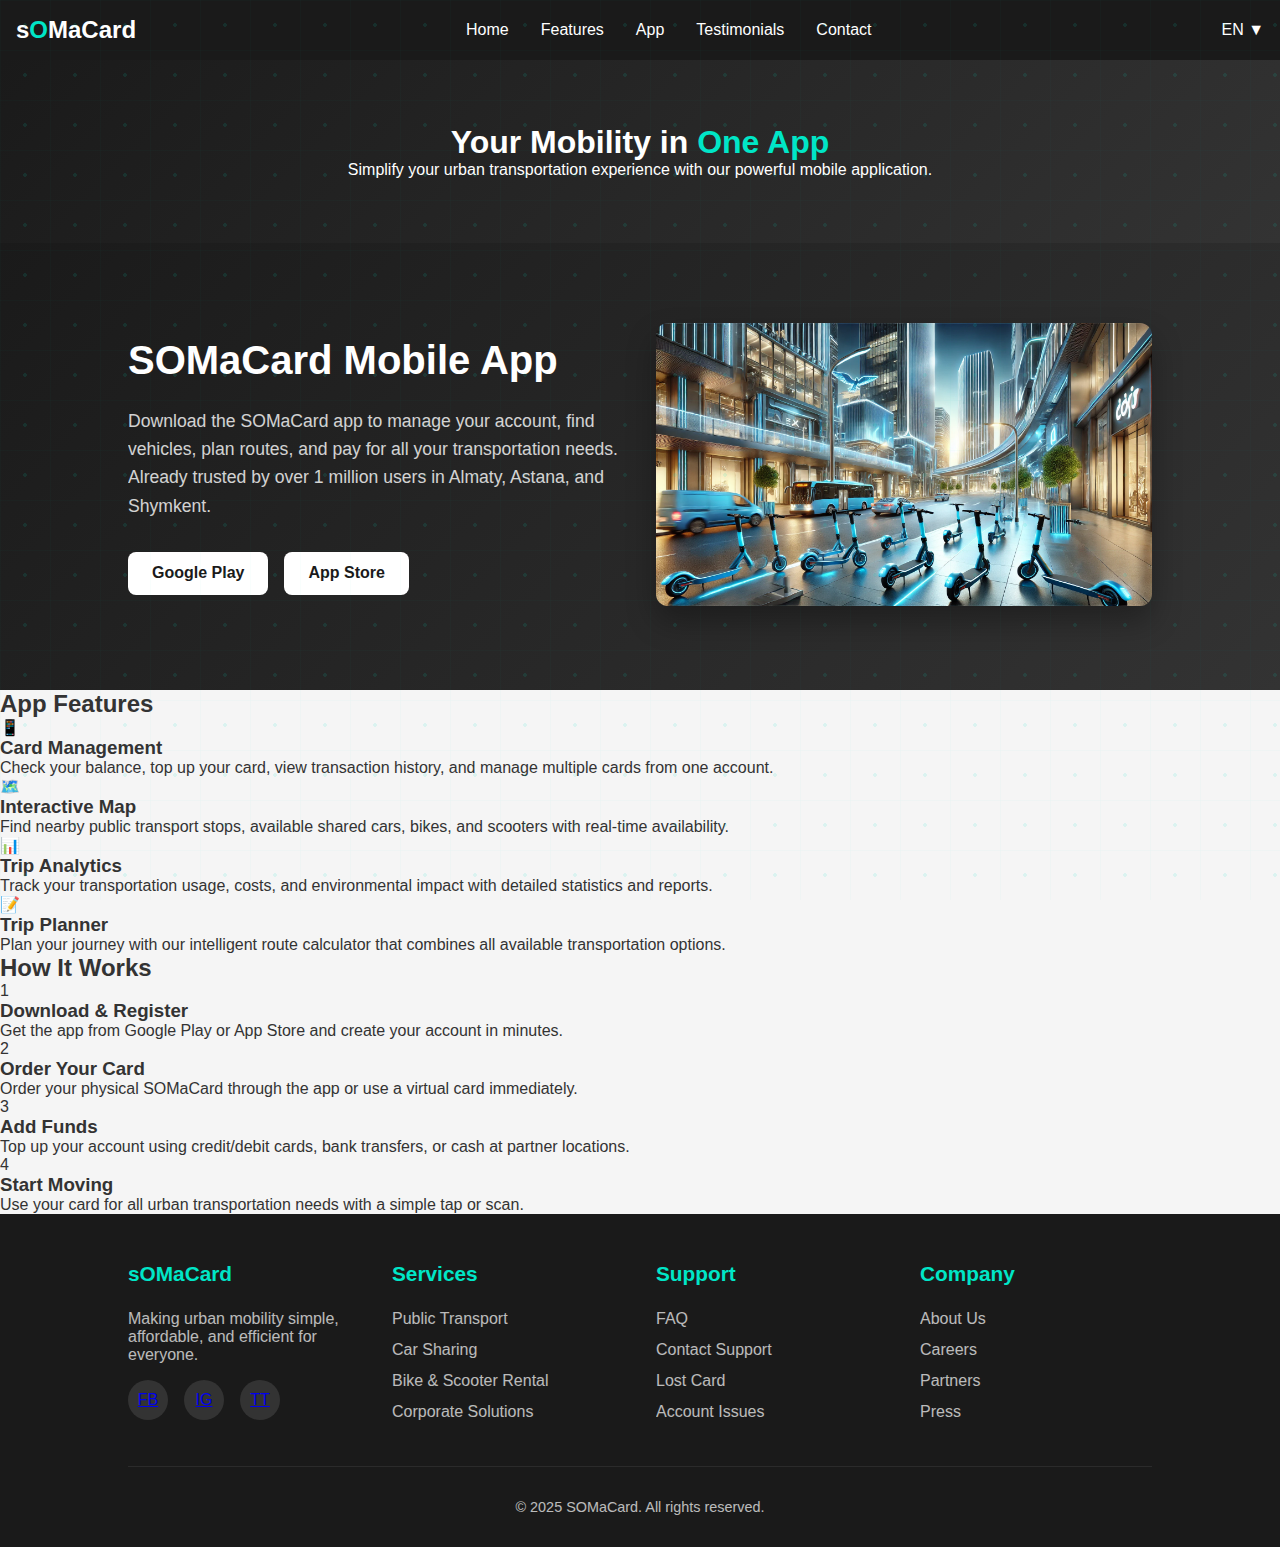
==== app.html @ 198471ce "add basic things" ====
<!DOCTYPE html>
<html lang="en">
<head>
    <meta charset="UTF-8">
    <meta name="viewport" content="width=device-width, initial-scale=1.0">
    <title>SOMaCard - Mobile App</title>
    <link rel="stylesheet" href="style.css">
</head>
<body>
    
    <nav>
        <div class="logo">s<span>O</span>MaCard</div>
        <div class="nav-links">
            <a href="index.html">Home</a>
            <a href="features.html">Features</a>
            <a href="app.html">App</a>
            <a href="testimonials.html">Testimonials</a>
            <a href="contact.html">Contact</a>
        </div>
        <div class="language-selector">
            <div class="current-lang" id="currentLang">EN ▼</div>
            <div class="lang-dropdown" id="langDropdown">
                <div class="lang-option" data-lang="en">English</div>
                <div class="lang-option" data-lang="kz">Қазақша</div>
                <div class="lang-option" data-lang="ru">Русский</div>
            </div>
        </div>
    </nav>

    <section class="app-header">
        <h1>Your Mobility in <span style="color: #00e6c7;">One App</span></h1>
        <p>Simplify your urban transportation experience with our powerful mobile application.</p>
    </section>
    
    <section class="app-section" id="app">
        <div class="circuit-bg"></div>
        <div class="app-content">
            <h2>SOMaCard Mobile App</h2>
            <p>Download the SOMaCard app to manage your account, find vehicles, plan routes, and pay for all your transportation needs. Already trusted by over 1 million users in Almaty, Astana, and Shymkent.</p>
            <div class="download-buttons">
                <a href="#" class="download-button">
                    <span>Google Play</span>
                </a>
                <a href="#" class="download-button">
                    <span>App Store</span>
                </a>
            </div>
        </div>
        <div class="app-image">
            <img src="images/back.webp" alt="SOMaCard mobile app interface">
        </div>
    </section>

    <section class="app-features">
        <h2>App Features</h2>
        <div class="app-features-grid">
            <div class="app-feature-card">
                <div class="app-feature-icon">📱</div>
                <h3>Card Management</h3>
                <p>Check your balance, top up your card, view transaction history, and manage multiple cards from one account.</p>
            </div>
            <div class="app-feature-card">
                <div class="app-feature-icon">🗺️</div>
                <h3>Interactive Map</h3>
                <p>Find nearby public transport stops, available shared cars, bikes, and scooters with real-time availability.</p>
            </div>
            <div class="app-feature-card">
                <div class="app-feature-icon">📊</div>
                <h3>Trip Analytics</h3>
                <p>Track your transportation usage, costs, and environmental impact with detailed statistics and reports.</p>
            </div>
            <div class="app-feature-card">
                <div class="app-feature-icon">📝</div>
                <h3>Trip Planner</h3>
                <p>Plan your journey with our intelligent route calculator that combines all available transportation options.</p>
            </div>
        </div>
    </section>

    <section class="app-tutorial">
        <h2>How It Works</h2>
        <div class="tutorial-steps">
            <div class="tutorial-step">
                <div class="step-number">1</div>
                <h3>Download & Register</h3>
                <p>Get the app from Google Play or App Store and create your account in minutes.</p>
            </div>
            <div class="tutorial-step">
                <div class="step-number">2</div>
                <h3>Order Your Card</h3>
                <p>Order your physical SOMaCard through the app or use a virtual card immediately.</p>
            </div>
            <div class="tutorial-step">
                <div class="step-number">3</div>
                <h3>Add Funds</h3>
                <p>Top up your account using credit/debit cards, bank transfers, or cash at partner locations.</p>
            </div>
            <div class="tutorial-step">
                <div class="step-number">4</div>
                <h3>Start Moving</h3>
                <p>Use your card for all urban transportation needs with a simple tap or scan.</p>
            </div>
        </div>
    </section>

    <footer id="contact">
        <div class="footer-content">
            <div class="footer-column">
                <h3>s<span style="color: #00e6c7;">O</span>MaCard</h3>
                <p style="opacity: 0.7; margin-bottom: 1rem;">Making urban mobility simple, affordable, and efficient for everyone.</p>
                <div class="social-links">
                    <a href="#" class="social-icon">FB</a>
                    <a href="#" class="social-icon">IG</a>
                    <a href="#" class="social-icon">TT</a>
                </div>
            </div>
            <div class="footer-column">
                <h3>Services</h3>
                <ul>
                    <li><a href="#">Public Transport</a></li>
                    <li><a href="#">Car Sharing</a></li>
                    <li><a href="#">Bike & Scooter Rental</a></li>
                    <li><a href="#">Corporate Solutions</a></li>
                </ul>
            </div>
            <div class="footer-column">
                <h3>Support</h3>
                <ul>
                    <li><a href="#">FAQ</a></li>
                    <li><a href="#">Contact Support</a></li>
                    <li><a href="#">Lost Card</a></li>
                    <li><a href="#">Account Issues</a></li>
                </ul>
            </div>
            <div class="footer-column">
                <h3>Company</h3>
                <ul>
                    <li><a href="#">About Us</a></li>
                    <li><a href="#">Careers</a></li>
                    <li><a href="#">Partners</a></li>
                    <li><a href="#">Press</a></li>
                </ul>
            </div>
        </div>
        <div class="copyright">
            &copy; 2025 SOMaCard. All rights reserved.
        </div>
    </footer>

    <script src="index.js"></script>
</body>
</html>
---- style.css ----
* {
    margin: 0;
    padding: 0;
    box-sizing: border-box;
    font-family: 'Segoe UI', Tahoma, Geneva, Verdana, sans-serif;
}

body {
    background-color: #f5f5f5;
    color: #333;
}


nav {
    background-color: #1a1a1a;
    padding: 1rem;
    display: flex;
    justify-content: space-between;
    align-items: center;
}

.logo {
    color: white;
    font-size: 1.5rem;
    font-weight: bold;
}

.logo span {
    color: #00e6c7;
}

.nav-links {
    display: flex;
    gap: 2rem;
}

.nav-links a {
    color: white;
    text-decoration: none;
    transition: color 0.3s;
}

.nav-links a:hover {
    color: #00e6c7;
}

/* Language selector */
.language-selector {
    position: relative;
    margin-left: 20px;
}

.current-lang {
    cursor: pointer;
    display: flex;
    align-items: center;
    gap: 5px;
    color: white;
}

.lang-dropdown {
    position: absolute;
    top: 100%;
    right: 0;
    background-color: #333;
    border-radius: 5px;
    padding: 10px;
    display: none;
    z-index: 10;
}

.lang-dropdown.show {
    display: block;
}

.lang-option {
    padding: 5px 10px;
    cursor: pointer;
    white-space: nowrap;
    transition: background-color 0.3s;
}

.lang-option:hover {
    background-color: #444;
}

/* Hero section */
.hero {
    height: 85vh;
    background: linear-gradient(135deg, #1a1a1a 0%, #333 100%);
    color: white;
    display: flex;
    align-items: center;
    justify-content: space-between;
    padding: 0 5%;
    position: relative;
    overflow: hidden;
}

.hero::after {
    content: '';
    position: absolute;
    bottom: 0;
    left: 0;
    width: 100%;
    height: 30%;
    background: linear-gradient(0deg, rgba(0,230,199,0.1) 0%, rgba(0,0,0,0) 100%);
}

.hero-content {
    max-width: 50%;
    z-index: 1;
}

.hero h1 {
    font-size: 3rem;
    margin-bottom: 1rem;
}

.hero p {
    font-size: 1.2rem;
    margin-bottom: 2rem;
    opacity: 0.8;
}

.hero-image {
    width: 45%;
    position: relative;
    z-index: 1;
}

.hero-image img {
    width: 100%;
    height: auto;
    border-radius: 8px;
    box-shadow: 0 10px 30px rgba(0, 0, 0, 0.3);
}

.cta-button {
    display: inline-block;
    background-color: #00e6c7;
    color: #1a1a1a;
    padding: 0.8rem 2rem;
    border-radius: 50px;
    text-decoration: none;
    font-weight: bold;
    transition: all 0.3s;
}

.cta-button:hover {
    background-color: white;
    transform: translateY(-3px);
    box-shadow: 0 10px 20px rgba(0, 0, 0, 0.2);
}

/* Circuit board background effect */
.circuit-bg {
    position: absolute;
    top: 0;
    left: 0;
    width: 100%;
    height: 100%;
    background-image: 
        radial-gradient(circle at 25px 25px, #00e6c7 2px, transparent 0),
        linear-gradient(to right, rgba(0,230,199,0.2) 1px, transparent 1px),
        linear-gradient(to bottom, rgba(0,230,199,0.2) 1px, transparent 1px);
    background-size: 50px 50px;
    opacity: 0.1;
    z-index: 0;
}

/* Card floating animation */
@keyframes float {
    0% { transform: translateY(0px) rotate(0deg); }
    50% { transform: translateY(-20px) rotate(2deg); }
    100% { transform: translateY(0px) rotate(0deg); }
}

.floating-card {
    animation: float 6s ease-in-out infinite;
}

/* Features section */
.features {
    padding: 5rem 10%;
    display: grid;
    grid-template-columns: repeat(auto-fit, minmax(300px, 1fr));
    gap: 2rem;
    background-color: white;
}

.feature-card {
    background-color: #f9f9f9;
    padding: 2rem;
    border-radius: 8px;
    box-shadow: 0 5px 15px rgba(0, 0, 0, 0.05);
    transition: transform 0.3s;
}

.feature-card:hover {
    transform: translateY(-10px);
}

.feature-card h3 {
    font-size: 1.5rem;
    margin-bottom: 1rem;
    color: #1a1a1a;
}

.feature-card p {
    color: #666;
    line-height: 1.6;
}

.feature-icon {
    font-size: 2.5rem;
    margin-bottom: 1rem;
    color: #00e6c7;
}

/* App section */
.app-section {
    background: linear-gradient(135deg, #1a1a1a 0%, #333 100%);
    padding: 5rem 10%;
    color: white;
    display: flex;
    align-items: center;
    justify-content: space-between;
    gap: 2rem;
}

.app-content {
    flex: 1;
}

.app-image {
    flex: 1;
    text-align: center;
}

.app-image img {
    max-width: 100%;
    height: auto;
    border-radius: 12px;
    box-shadow: 0 15px 30px rgba(0, 0, 0, 0.3);
}

.app-content h2 {
    font-size: 2.5rem;
    margin-bottom: 1.5rem;
}

.app-content p {
    font-size: 1.1rem;
    margin-bottom: 2rem;
    opacity: 0.8;
    line-height: 1.6;
}

.download-buttons {
    display: flex;
    gap: 1rem;
}

.download-button {
    display: flex;
    align-items: center;
    gap: 0.5rem;
    background-color: white;
    color: #1a1a1a;
    padding: 0.8rem 1.5rem;
    border-radius: 8px;
    text-decoration: none;
    font-weight: bold;
    transition: all 0.3s;
}

.download-button:hover {
    background-color: #00e6c7;
    color: #1a1a1a;
}

/* Testimonials */
.testimonials {
    padding: 5rem 10%;
    background-color: #f9f9f9;
}

.section-title {
    text-align: center;
    font-size: 2.5rem;
    margin-bottom: 3rem;
    color: #1a1a1a;
}

.testimonial-grid {
    display: grid;
    grid-template-columns: repeat(auto-fit, minmax(300px, 1fr));
    gap: 2rem;
}

.testimonial-card {
    background-color: white;
    padding: 2rem;
    border-radius: 8px;
    box-shadow: 0 5px 15px rgba(0, 0, 0, 0.05);
}

.testimonial-content {
    font-style: italic;
    color: #666;
    line-height: 1.6;
    margin-bottom: 1.5rem;
}

.testimonial-author {
    display: flex;
    align-items: center;
    gap: 1rem;
}

.author-avatar {
    width: 50px;
    height: 50px;
    border-radius: 50%;
    background-color: #00e6c7;
    display: flex;
    align-items: center;
    justify-content: center;
    color: white;
    font-weight: bold;
}

.author-info h4 {
    font-size: 1.1rem;
    color: #1a1a1a;
}

.author-info p {
    font-size: 0.9rem;
    color: #666;
}

/* Footer */
footer {
    background-color: #1a1a1a;
    color: white;
    padding: 3rem 10% 2rem;
}

.footer-content {
    display: grid;
    grid-template-columns: repeat(auto-fit, minmax(200px, 1fr));
    gap: 2rem;
    margin-bottom: 2rem;
}

.footer-column h3 {
    font-size: 1.3rem;
    margin-bottom: 1.5rem;
    color: #00e6c7;
}

.footer-column ul {
    list-style: none;
}

.footer-column ul li {
    margin-bottom: 0.8rem;
}

.footer-column ul li a {
    color: white;
    text-decoration: none;
    opacity: 0.7;
    transition: opacity 0.3s;
}

.footer-column ul li a:hover {
    opacity: 1;
}

.social-links {
    display: flex;
    gap: 1rem;
}

.social-icon {
    width: 40px;
    height: 40px;
    border-radius: 50%;
    background-color: #333;
    display: flex;
    align-items: center;
    justify-content: center;
    transition: background-color 0.3s;
}

.social-icon:hover {
    background-color: #00e6c7;
}

.copyright {
    text-align: center;
    padding-top: 2rem;
    border-top: 1px solid #333;
    opacity: 0.7;
    font-size: 0.9rem;
}

/* Responsive design */
@media (max-width: 900px) {
    .hero {
        flex-direction: column;
        height: auto;
        padding: 3rem 5%;
        text-align: center;
    }
    
    .hero-content, .hero-image {
        max-width: 100%;
        width: 100%;
    }
    
    .hero-content {
        margin-bottom: 2rem;
    }
    
    .app-section {
        flex-direction: column;
        text-align: center;
    }
    
    .download-buttons {
        justify-content: center;
    }
}

@media (max-width: 600px) {
    .nav-links {
        display: none;
    }
    
    .download-buttons {
        flex-direction: column;
    }
}


.features-header, .app-header, .testimonials-header, .contact-header {
    background: linear-gradient(135deg, #1a1a1a 0%, #333 100%);
    color: white;
    padding: 4rem 10%;
    text-align: center;
}

.features-header h1, .app-header h1, .testimonials-header h1, .contact-header h1 {
    font-size: 3
}
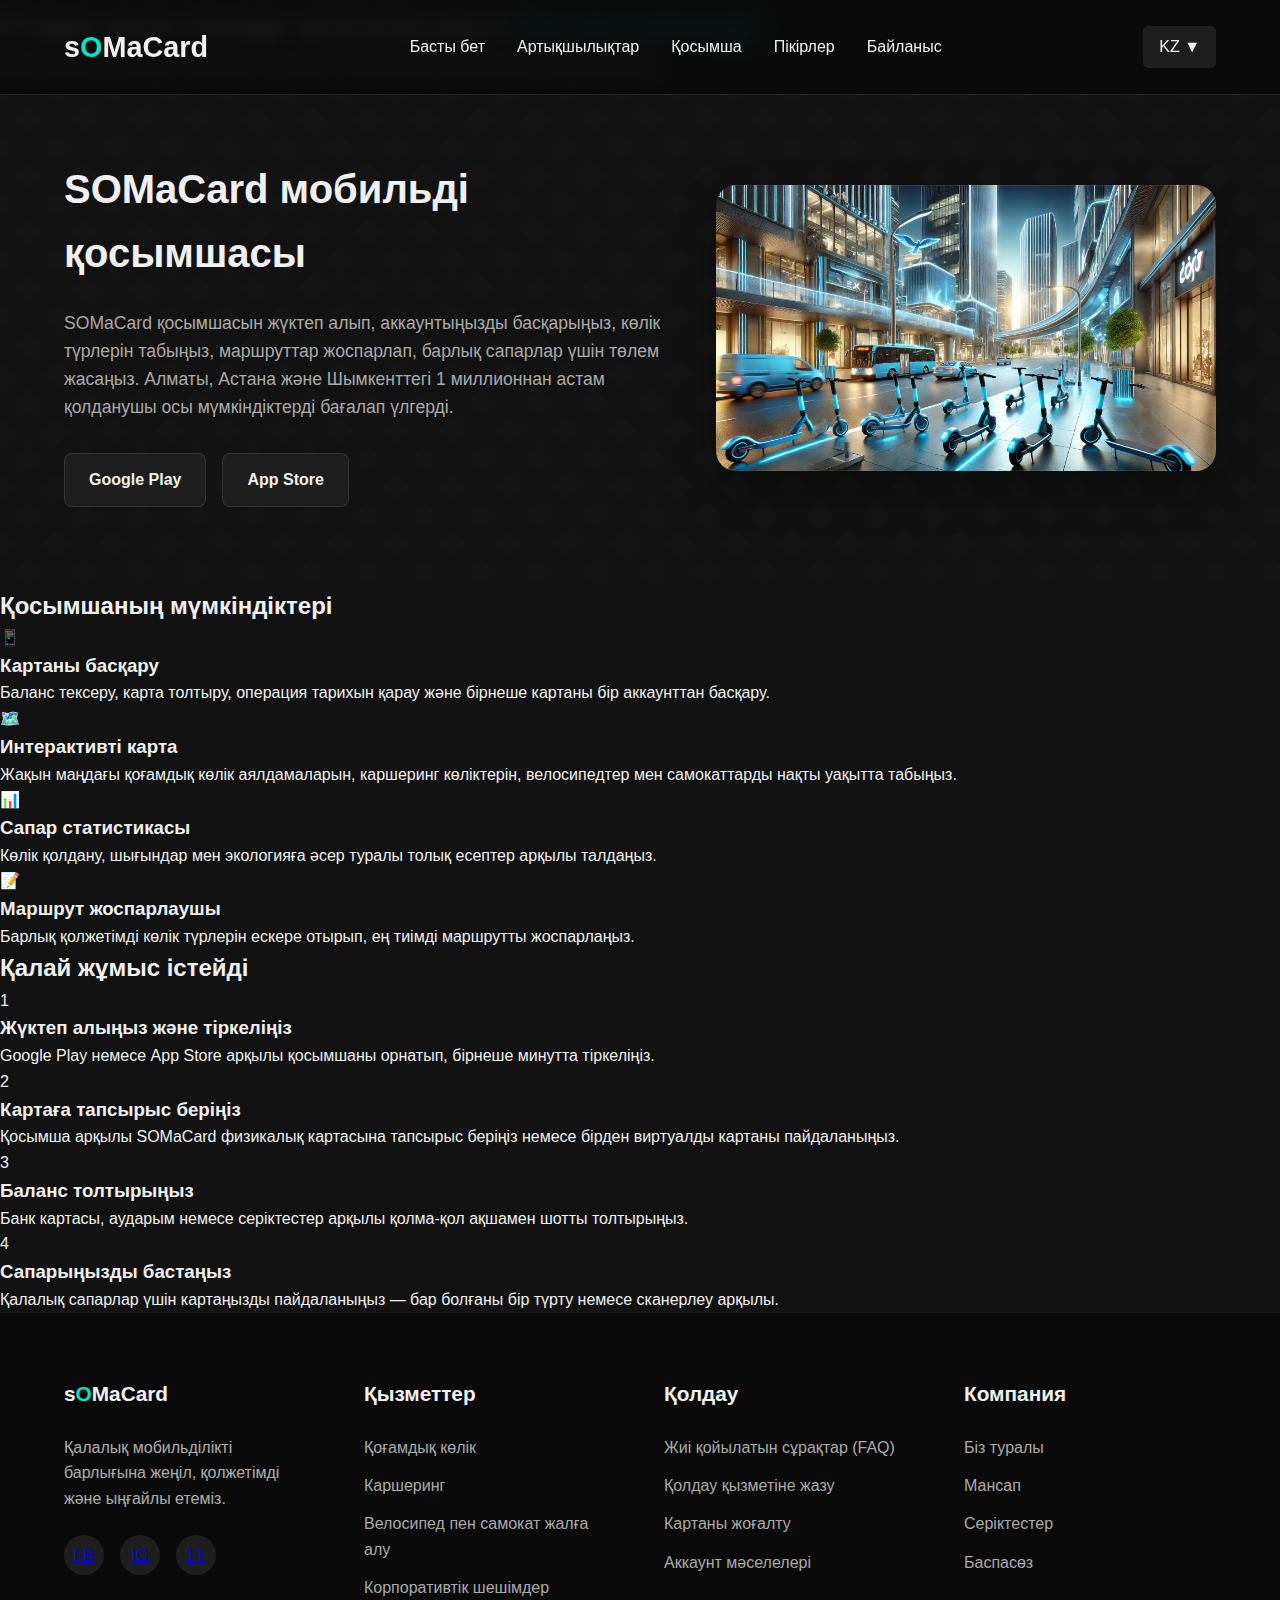
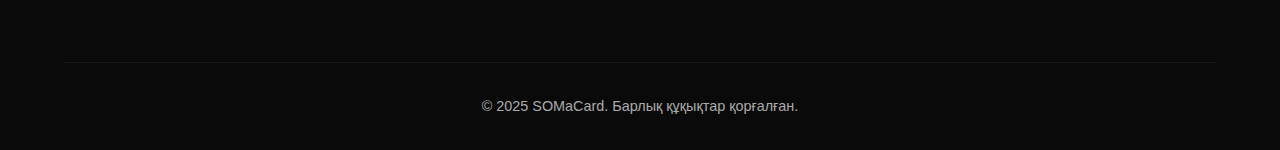
==== commit a0555277: "qazaq" ====
--- a/app.html
+++ b/app.html
@@ -1,9 +1,9 @@
 <!DOCTYPE html>
-<html lang="en">
+<html lang="kz">
 <head>
     <meta charset="UTF-8">
     <meta name="viewport" content="width=device-width, initial-scale=1.0">
-    <title>SOMaCard - Mobile App</title>
+    <title>SOMaCard - Қосымша</title>
     <link rel="stylesheet" href="style.css">
 </head>
 <body>
@@ -11,14 +11,14 @@
     <nav>
         <div class="logo">s<span>O</span>MaCard</div>
         <div class="nav-links">
-            <a href="index.html">Home</a>
-            <a href="features.html">Features</a>
-            <a href="app.html">App</a>
-            <a href="testimonials.html">Testimonials</a>
-            <a href="contact.html">Contact</a>
+            <a href="/index.html">Басты бет</a>
+            <a href="features.html">Артықшылықтар</a>
+            <a href="app.html">Қосымша</a>
+            <a href="testimonials.html">Пікірлер</a>
+            <a href="contact.html">Байланыс</a>
         </div>
         <div class="language-selector">
-            <div class="current-lang" id="currentLang">EN ▼</div>
+            <div class="current-lang" id="currentLang">KZ ▼</div>
             <div class="lang-dropdown" id="langDropdown">
                 <div class="lang-option" data-lang="en">English</div>
                 <div class="lang-option" data-lang="kz">Қазақша</div>
@@ -28,15 +28,15 @@
     </nav>
 
     <section class="app-header">
-        <h1>Your Mobility in <span style="color: #00e6c7;">One App</span></h1>
-        <p>Simplify your urban transportation experience with our powerful mobile application.</p>
+        <h1>Сіздің қала ішінде қозғалуыңыз <span style="color: #00e6c7;">бір қосымшада</span></h1>
+        <p>Қала ішінде қатынауды жеңілдететін ыңғайлы мобильді қосымшамызды пайдаланыңыз.</p>
     </section>
     
     <section class="app-section" id="app">
         <div class="circuit-bg"></div>
         <div class="app-content">
-            <h2>SOMaCard Mobile App</h2>
-            <p>Download the SOMaCard app to manage your account, find vehicles, plan routes, and pay for all your transportation needs. Already trusted by over 1 million users in Almaty, Astana, and Shymkent.</p>
+            <h2>SOMaCard мобильді қосымшасы</h2>
+            <p>SOMaCard қосымшасын жүктеп алып, аккаунтыңызды басқарыңыз, көлік түрлерін табыңыз, маршруттар жоспарлап, барлық сапарлар үшін төлем жасаңыз. Алматы, Астана және Шымкенттегі 1 миллионнан астам қолданушы осы мүмкіндіктерді бағалап үлгерді.</p>
             <div class="download-buttons">
                 <a href="#" class="download-button">
                     <span>Google Play</span>
@@ -47,58 +47,58 @@
             </div>
         </div>
         <div class="app-image">
-            <img src="images/back.webp" alt="SOMaCard mobile app interface">
+            <img src="images/back.webp" alt="SOMaCard мобильді қосымшасының интерфейсі">
         </div>
     </section>
 
     <section class="app-features">
-        <h2>App Features</h2>
+        <h2>Қосымшаның мүмкіндіктері</h2>
         <div class="app-features-grid">
             <div class="app-feature-card">
                 <div class="app-feature-icon">📱</div>
-                <h3>Card Management</h3>
-                <p>Check your balance, top up your card, view transaction history, and manage multiple cards from one account.</p>
+                <h3>Картаны басқару</h3>
+                <p>Баланс тексеру, карта толтыру, операция тарихын қарау және бірнеше картаны бір аккаунттан басқару.</p>
             </div>
             <div class="app-feature-card">
                 <div class="app-feature-icon">🗺️</div>
-                <h3>Interactive Map</h3>
-                <p>Find nearby public transport stops, available shared cars, bikes, and scooters with real-time availability.</p>
+                <h3>Интерактивті карта</h3>
+                <p>Жақын маңдағы қоғамдық көлік аялдамаларын, каршеринг көліктерін, велосипедтер мен самокаттарды нақты уақытта табыңыз.</p>
             </div>
             <div class="app-feature-card">
                 <div class="app-feature-icon">📊</div>
-                <h3>Trip Analytics</h3>
-                <p>Track your transportation usage, costs, and environmental impact with detailed statistics and reports.</p>
+                <h3>Сапар статистикасы</h3>
+                <p>Көлік қолдану, шығындар мен экологияға әсер туралы толық есептер арқылы талдаңыз.</p>
             </div>
             <div class="app-feature-card">
                 <div class="app-feature-icon">📝</div>
-                <h3>Trip Planner</h3>
-                <p>Plan your journey with our intelligent route calculator that combines all available transportation options.</p>
+                <h3>Маршрут жоспарлаушы</h3>
+                <p>Барлық қолжетімді көлік түрлерін ескере отырып, ең тиімді маршрутты жоспарлаңыз.</p>
             </div>
         </div>
     </section>
 
     <section class="app-tutorial">
-        <h2>How It Works</h2>
+        <h2>Қалай жұмыс істейді</h2>
         <div class="tutorial-steps">
             <div class="tutorial-step">
                 <div class="step-number">1</div>
-                <h3>Download & Register</h3>
-                <p>Get the app from Google Play or App Store and create your account in minutes.</p>
+                <h3>Жүктеп алыңыз және тіркеліңіз</h3>
+                <p>Google Play немесе App Store арқылы қосымшаны орнатып, бірнеше минутта тіркеліңіз.</p>
             </div>
             <div class="tutorial-step">
                 <div class="step-number">2</div>
-                <h3>Order Your Card</h3>
-                <p>Order your physical SOMaCard through the app or use a virtual card immediately.</p>
+                <h3>Картаға тапсырыс беріңіз</h3>
+                <p>Қосымша арқылы SOMaCard физикалық картасына тапсырыс беріңіз немесе бірден виртуалды картаны пайдаланыңыз.</p>
             </div>
             <div class="tutorial-step">
                 <div class="step-number">3</div>
-                <h3>Add Funds</h3>
-                <p>Top up your account using credit/debit cards, bank transfers, or cash at partner locations.</p>
+                <h3>Баланс толтырыңыз</h3>
+                <p>Банк картасы, аударым немесе серіктестер арқылы қолма-қол ақшамен шотты толтырыңыз.</p>
             </div>
             <div class="tutorial-step">
                 <div class="step-number">4</div>
-                <h3>Start Moving</h3>
-                <p>Use your card for all urban transportation needs with a simple tap or scan.</p>
+                <h3>Сапарыңызды бастаңыз</h3>
+                <p>Қалалық сапарлар үшін картаңызды пайдаланыңыз — бар болғаны бір түрту немесе сканерлеу арқылы.</p>
             </div>
         </div>
     </section>
@@ -107,7 +107,7 @@
         <div class="footer-content">
             <div class="footer-column">
                 <h3>s<span style="color: #00e6c7;">O</span>MaCard</h3>
-                <p style="opacity: 0.7; margin-bottom: 1rem;">Making urban mobility simple, affordable, and efficient for everyone.</p>
+                <p style="opacity: 0.7; margin-bottom: 1rem;">Қалалық мобильділікті барлығына жеңіл, қолжетімді және ыңғайлы етеміз.</p>
                 <div class="social-links">
                     <a href="#" class="social-icon">FB</a>
                     <a href="#" class="social-icon">IG</a>
@@ -115,35 +115,35 @@
                 </div>
             </div>
             <div class="footer-column">
-                <h3>Services</h3>
+                <h3>Қызметтер</h3>
                 <ul>
-                    <li><a href="#">Public Transport</a></li>
-                    <li><a href="#">Car Sharing</a></li>
-                    <li><a href="#">Bike & Scooter Rental</a></li>
-                    <li><a href="#">Corporate Solutions</a></li>
+                    <li><a href="#">Қоғамдық көлік</a></li>
+                    <li><a href="#">Каршеринг</a></li>
+                    <li><a href="#">Велосипед пен самокат жалға алу</a></li>
+                    <li><a href="#">Корпоративтік шешімдер</a></li>
                 </ul>
             </div>
             <div class="footer-column">
-                <h3>Support</h3>
+                <h3>Қолдау</h3>
                 <ul>
-                    <li><a href="#">FAQ</a></li>
-                    <li><a href="#">Contact Support</a></li>
-                    <li><a href="#">Lost Card</a></li>
-                    <li><a href="#">Account Issues</a></li>
+                    <li><a href="#">Жиі қойылатын сұрақтар (FAQ)</a></li>
+                    <li><a href="#">Қолдау қызметіне жазу</a></li>
+                    <li><a href="#">Картаны жоғалту</a></li>
+                    <li><a href="#">Аккаунт мәселелері</a></li>
                 </ul>
             </div>
             <div class="footer-column">
-                <h3>Company</h3>
+                <h3>Компания</h3>
                 <ul>
-                    <li><a href="#">About Us</a></li>
-                    <li><a href="#">Careers</a></li>
-                    <li><a href="#">Partners</a></li>
-                    <li><a href="#">Press</a></li>
+                    <li><a href="#">Біз туралы</a></li>
+                    <li><a href="#">Мансап</a></li>
+                    <li><a href="#">Серіктестер</a></li>
+                    <li><a href="#">Баспасөз</a></li>
                 </ul>
             </div>
         </div>
         <div class="copyright">
-            &copy; 2025 SOMaCard. All rights reserved.
+            &copy; 2025 SOMaCard. Барлық құқықтар қорғалған.
         </div>
     </footer>
 
--- a/style.css
+++ b/style.css
@@ -1,3 +1,15 @@
+/* Общие стили */
+:root {
+    --primary-color: #00e6c7;
+    --secondary-color: #00b4a0;
+    --dark-bg: #121212;
+    --darker-bg: #0a0a0a;
+    --card-bg: #1e1e1e;
+    --text-color: #f0f0f0;
+    --text-muted: #aaaaaa;
+    --accent-color: #7b2cbf;
+}
+
 * {
     margin: 0;
     padding: 0;
@@ -6,27 +18,34 @@
 }
 
 body {
-    background-color: #f5f5f5;
-    color: #333;
-}
-
-
+    background-color: var(--dark-bg);
+    color: var(--text-color);
+    line-height: 1.6;
+}
+
+/* Навигация */
 nav {
-    background-color: #1a1a1a;
-    padding: 1rem;
     display: flex;
     justify-content: space-between;
     align-items: center;
+    padding: 1.5rem 5%;
+    background-color: rgba(10, 10, 10, 0.9);
+    position: fixed;
+    width: 100%;
+    top: 0;
+    z-index: 1000;
+    backdrop-filter: blur(10px);
+    border-bottom: 1px solid rgba(255, 255, 255, 0.1);
 }
 
 .logo {
-    color: white;
-    font-size: 1.5rem;
-    font-weight: bold;
+    font-size: 1.8rem;
+    font-weight: 700;
+    color: var(--text-color);
 }
 
 .logo span {
-    color: #00e6c7;
+    color: var(--primary-color);
 }
 
 .nav-links {
@@ -35,262 +54,273 @@
 }
 
 .nav-links a {
-    color: white;
+    color: var(--text-color);
     text-decoration: none;
+    font-weight: 500;
     transition: color 0.3s;
+    position: relative;
 }
 
 .nav-links a:hover {
-    color: #00e6c7;
-}
-
-/* Language selector */
+    color: var(--primary-color);
+}
+
+.nav-links a::after {
+    content: '';
+    position: absolute;
+    width: 0;
+    height: 2px;
+    bottom: -5px;
+    left: 0;
+    background-color: var(--primary-color);
+    transition: width 0.3s;
+}
+
+.nav-links a:hover::after {
+    width: 100%;
+}
+
+/* Языковой переключатель */
 .language-selector {
     position: relative;
-    margin-left: 20px;
 }
 
 .current-lang {
+    padding: 0.5rem 1rem;
+    background-color: var(--card-bg);
+    border-radius: 5px;
     cursor: pointer;
     display: flex;
     align-items: center;
-    gap: 5px;
-    color: white;
+    gap: 0.5rem;
+    transition: all 0.3s;
+}
+
+.current-lang:hover {
+    background-color: #2a2a2a;
 }
 
 .lang-dropdown {
     position: absolute;
     top: 100%;
     right: 0;
-    background-color: #333;
+    background-color: var(--card-bg);
     border-radius: 5px;
-    padding: 10px;
-    display: none;
-    z-index: 10;
-}
-
-.lang-dropdown.show {
-    display: block;
+    padding: 0.5rem 0;
+    margin-top: 0.5rem;
+    width: 120px;
+    box-shadow: 0 5px 15px rgba(0, 0, 0, 0.3);
+    opacity: 0;
+    visibility: hidden;
+    transition: all 0.3s;
+    transform: translateY(10px);
+}
+
+.language-selector:hover .lang-dropdown {
+    opacity: 1;
+    visibility: visible;
+    transform: translateY(0);
 }
 
 .lang-option {
-    padding: 5px 10px;
+    padding: 0.5rem 1rem;
     cursor: pointer;
-    white-space: nowrap;
-    transition: background-color 0.3s;
+    transition: background-color 0.2s;
 }
 
 .lang-option:hover {
-    background-color: #444;
-}
-
-/* Hero section */
+    background-color: #2a2a2a;
+    color: var(--primary-color);
+}
+
+/* Герой-секция */
 .hero {
-    height: 85vh;
-    background: linear-gradient(135deg, #1a1a1a 0%, #333 100%);
-    color: white;
     display: flex;
     align-items: center;
     justify-content: space-between;
-    padding: 0 5%;
+    padding: 10rem 5% 5rem;
     position: relative;
     overflow: hidden;
-}
-
-.hero::after {
-    content: '';
-    position: absolute;
-    bottom: 0;
-    left: 0;
-    width: 100%;
-    height: 30%;
-    background: linear-gradient(0deg, rgba(0,230,199,0.1) 0%, rgba(0,0,0,0) 100%);
-}
-
-.hero-content {
-    max-width: 50%;
-    z-index: 1;
-}
-
-.hero h1 {
-    font-size: 3rem;
-    margin-bottom: 1rem;
-}
-
-.hero p {
-    font-size: 1.2rem;
-    margin-bottom: 2rem;
-    opacity: 0.8;
-}
-
-.hero-image {
-    width: 45%;
-    position: relative;
-    z-index: 1;
-}
-
-.hero-image img {
-    width: 100%;
-    height: auto;
-    border-radius: 8px;
-    box-shadow: 0 10px 30px rgba(0, 0, 0, 0.3);
-}
-
-.cta-button {
-    display: inline-block;
-    background-color: #00e6c7;
-    color: #1a1a1a;
-    padding: 0.8rem 2rem;
-    border-radius: 50px;
-    text-decoration: none;
-    font-weight: bold;
-    transition: all 0.3s;
-}
-
-.cta-button:hover {
-    background-color: white;
-    transform: translateY(-3px);
-    box-shadow: 0 10px 20px rgba(0, 0, 0, 0.2);
-}
-
-/* Circuit board background effect */
+    min-height: 100vh;
+}
+
 .circuit-bg {
     position: absolute;
     top: 0;
     left: 0;
     width: 100%;
     height: 100%;
-    background-image: 
-        radial-gradient(circle at 25px 25px, #00e6c7 2px, transparent 0),
-        linear-gradient(to right, rgba(0,230,199,0.2) 1px, transparent 1px),
-        linear-gradient(to bottom, rgba(0,230,199,0.2) 1px, transparent 1px);
-    background-size: 50px 50px;
-    opacity: 0.1;
-    z-index: 0;
-}
-
-/* Card floating animation */
+    background-image: url('[data-uri]');
+    opacity: 0.3;
+    z-index: -1;
+}
+
+.hero-content {
+    max-width: 600px;
+}
+
+.hero h1 {
+    font-size: 3.5rem;
+    margin-bottom: 1.5rem;
+    line-height: 1.2;
+    background: linear-gradient(90deg, #ffffff, var(--primary-color));
+    -webkit-background-clip: text;
+    background-clip: text;
+    color: transparent;
+}
+
+.hero p {
+    font-size: 1.2rem;
+    margin-bottom: 2rem;
+    color: var(--text-muted);
+}
+
+.cta-button {
+    display: inline-block;
+    padding: 1rem 2rem;
+    background: linear-gradient(135deg, var(--primary-color), var(--accent-color));
+    color: white;
+    text-decoration: none;
+    border-radius: 50px;
+    font-weight: 600;
+    transition: transform 0.3s, box-shadow 0.3s;
+    box-shadow: 0 4px 15px rgba(0, 230, 199, 0.3);
+}
+
+.cta-button:hover {
+    transform: translateY(-3px);
+    box-shadow: 0 6px 20px rgba(0, 230, 199, 0.4);
+}
+
+.hero-image {
+    position: relative;
+}
+
+.floating-card {
+    max-width: 500px;
+    animation: float 6s ease-in-out infinite;
+    filter: drop-shadow(0 10px 20px rgba(0, 230, 199, 0.2));
+}
+
 @keyframes float {
-    0% { transform: translateY(0px) rotate(0deg); }
-    50% { transform: translateY(-20px) rotate(2deg); }
-    100% { transform: translateY(0px) rotate(0deg); }
-}
-
-.floating-card {
-    animation: float 6s ease-in-out infinite;
-}
-
-/* Features section */
+    0% { transform: translateY(0px); }
+    50% { transform: translateY(-20px); }
+    100% { transform: translateY(0px); }
+}
+
+/* Особенности */
 .features {
-    padding: 5rem 10%;
+    padding: 5rem 5%;
+    background-color: var(--darker-bg);
+}
+
+.feature-card {
+    background-color: var(--card-bg);
+    padding: 2rem;
+    border-radius: 10px;
+    transition: transform 0.3s, box-shadow 0.3s;
+    border: 1px solid rgba(255, 255, 255, 0.05);
+}
+
+.feature-card:hover {
+    transform: translateY(-10px);
+    box-shadow: 0 10px 30px rgba(0, 0, 0, 0.3);
+    border-color: rgba(0, 230, 199, 0.3);
+}
+
+.feature-icon {
+    font-size: 2.5rem;
+    margin-bottom: 1rem;
+}
+
+.feature-card h3 {
+    font-size: 1.5rem;
+    margin-bottom: 1rem;
+    color: var(--primary-color);
+}
+
+.feature-card p {
+    color: var(--text-muted);
+}
+
+/* Сетка особенностей */
+.features {
     display: grid;
     grid-template-columns: repeat(auto-fit, minmax(300px, 1fr));
     gap: 2rem;
-    background-color: white;
-}
-
-.feature-card {
-    background-color: #f9f9f9;
-    padding: 2rem;
-    border-radius: 8px;
-    box-shadow: 0 5px 15px rgba(0, 0, 0, 0.05);
-    transition: transform 0.3s;
-}
-
-.feature-card:hover {
-    transform: translateY(-10px);
-}
-
-.feature-card h3 {
-    font-size: 1.5rem;
-    margin-bottom: 1rem;
-    color: #1a1a1a;
-}
-
-.feature-card p {
-    color: #666;
-    line-height: 1.6;
-}
-
-.feature-icon {
-    font-size: 2.5rem;
-    margin-bottom: 1rem;
-    color: #00e6c7;
-}
-
-/* App section */
+}
+
+/* Секция приложения */
 .app-section {
-    background: linear-gradient(135deg, #1a1a1a 0%, #333 100%);
-    padding: 5rem 10%;
-    color: white;
     display: flex;
     align-items: center;
     justify-content: space-between;
-    gap: 2rem;
+    padding: 5rem 5%;
+    position: relative;
+    overflow: hidden;
 }
 
 .app-content {
-    flex: 1;
-}
-
-.app-image {
-    flex: 1;
-    text-align: center;
-}
-
-.app-image img {
-    max-width: 100%;
-    height: auto;
-    border-radius: 12px;
-    box-shadow: 0 15px 30px rgba(0, 0, 0, 0.3);
-}
-
-.app-content h2 {
+    max-width: 600px;
+}
+
+.app-section h2 {
     font-size: 2.5rem;
     margin-bottom: 1.5rem;
-}
-
-.app-content p {
+    color: var(--text-color);
+}
+
+.app-section p {
     font-size: 1.1rem;
     margin-bottom: 2rem;
-    opacity: 0.8;
-    line-height: 1.6;
+    color: var(--text-muted);
 }
 
 .download-buttons {
     display: flex;
     gap: 1rem;
+    margin-top: 2rem;
 }
 
 .download-button {
-    display: flex;
-    align-items: center;
-    gap: 0.5rem;
-    background-color: white;
-    color: #1a1a1a;
+    display: inline-flex;
+    align-items: center;
     padding: 0.8rem 1.5rem;
+    background-color: var(--card-bg);
+    color: var(--text-color);
+    text-decoration: none;
     border-radius: 8px;
-    text-decoration: none;
-    font-weight: bold;
     transition: all 0.3s;
+    border: 1px solid rgba(255, 255, 255, 0.1);
 }
 
 .download-button:hover {
-    background-color: #00e6c7;
-    color: #1a1a1a;
-}
-
-/* Testimonials */
+    background-color: #2a2a2a;
+    transform: translateY(-3px);
+    box-shadow: 0 5px 15px rgba(0, 0, 0, 0.2);
+}
+
+.download-button span {
+    font-weight: 600;
+}
+
+.app-image img {
+    max-width: 500px;
+    border-radius: 20px;
+    box-shadow: 0 20px 40px rgba(0, 0, 0, 0.3);
+}
+
+/* Отзывы */
 .testimonials {
-    padding: 5rem 10%;
-    background-color: #f9f9f9;
+    padding: 5rem 5%;
+    background-color: var(--darker-bg);
 }
 
 .section-title {
     text-align: center;
     font-size: 2.5rem;
     margin-bottom: 3rem;
-    color: #1a1a1a;
+    color: var(--text-color);
 }
 
 .testimonial-grid {
@@ -300,17 +330,33 @@
 }
 
 .testimonial-card {
-    background-color: white;
+    background-color: var(--card-bg);
     padding: 2rem;
-    border-radius: 8px;
-    box-shadow: 0 5px 15px rgba(0, 0, 0, 0.05);
+    border-radius: 10px;
+    transition: transform 0.3s;
+    border: 1px solid rgba(255, 255, 255, 0.05);
+}
+
+.testimonial-card:hover {
+    transform: translateY(-10px);
+    border-color: rgba(0, 230, 199, 0.3);
 }
 
 .testimonial-content {
     font-style: italic;
-    color: #666;
-    line-height: 1.6;
     margin-bottom: 1.5rem;
+    color: var(--text-muted);
+    position: relative;
+}
+
+.testimonial-content::before {
+    content: '"';
+    font-size: 4rem;
+    position: absolute;
+    top: -20px;
+    left: -10px;
+    opacity: 0.1;
+    color: var(--primary-color);
 }
 
 .testimonial-author {
@@ -322,43 +368,43 @@
 .author-avatar {
     width: 50px;
     height: 50px;
+    background-color: var(--primary-color);
     border-radius: 50%;
-    background-color: #00e6c7;
     display: flex;
     align-items: center;
     justify-content: center;
-    color: white;
     font-weight: bold;
+    color: var(--dark-bg);
 }
 
 .author-info h4 {
-    font-size: 1.1rem;
-    color: #1a1a1a;
+    color: var(--text-color);
+    margin-bottom: 0.2rem;
 }
 
 .author-info p {
+    color: var(--text-muted);
     font-size: 0.9rem;
-    color: #666;
-}
-
-/* Footer */
+}
+
+/* Подвал */
 footer {
-    background-color: #1a1a1a;
-    color: white;
-    padding: 3rem 10% 2rem;
+    background-color: #0a0a0a;
+    padding: 4rem 5% 2rem;
+    border-top: 1px solid rgba(255, 255, 255, 0.05);
 }
 
 .footer-content {
     display: grid;
     grid-template-columns: repeat(auto-fit, minmax(200px, 1fr));
-    gap: 2rem;
-    margin-bottom: 2rem;
+    gap: 3rem;
+    margin-bottom: 3rem;
 }
 
 .footer-column h3 {
+    color: var(--text-color);
+    margin-bottom: 1.5rem;
     font-size: 1.3rem;
-    margin-bottom: 1.5rem;
-    color: #00e6c7;
 }
 
 .footer-column ul {
@@ -370,64 +416,64 @@
 }
 
 .footer-column ul li a {
-    color: white;
+    color: var(--text-muted);
     text-decoration: none;
-    opacity: 0.7;
-    transition: opacity 0.3s;
+    transition: color 0.3s;
 }
 
 .footer-column ul li a:hover {
-    opacity: 1;
+    color: var(--primary-color);
 }
 
 .social-links {
     display: flex;
     gap: 1rem;
+    margin-top: 1.5rem;
 }
 
 .social-icon {
     width: 40px;
     height: 40px;
+    background-color: var(--card-bg);
     border-radius: 50%;
-    background-color: #333;
     display: flex;
     align-items: center;
     justify-content: center;
-    transition: background-color 0.3s;
+    transition: all 0.3s;
 }
 
 .social-icon:hover {
-    background-color: #00e6c7;
+    background-color: var(--primary-color);
+    color: var(--dark-bg);
+    transform: translateY(-3px);
 }
 
 .copyright {
     text-align: center;
     padding-top: 2rem;
-    border-top: 1px solid #333;
-    opacity: 0.7;
+    border-top: 1px solid rgba(255, 255, 255, 0.05);
+    color: var(--text-muted);
     font-size: 0.9rem;
 }
 
-/* Responsive design */
-@media (max-width: 900px) {
+/* Адаптивность */
+@media (max-width: 1024px) {
     .hero {
         flex-direction: column;
-        height: auto;
-        padding: 3rem 5%;
         text-align: center;
-    }
-    
-    .hero-content, .hero-image {
-        max-width: 100%;
-        width: 100%;
+        padding-top: 8rem;
     }
     
     .hero-content {
-        margin-bottom: 2rem;
+        margin-bottom: 3rem;
     }
     
     .app-section {
         flex-direction: column;
+    }
+    
+    .app-content {
+        margin-bottom: 3rem;
         text-align: center;
     }
     
@@ -436,24 +482,20 @@
     }
 }
 
-@media (max-width: 600px) {
+@media (max-width: 768px) {
     .nav-links {
         display: none;
     }
     
-    .download-buttons {
-        flex-direction: column;
-    }
-}
-
-
-.features-header, .app-header, .testimonials-header, .contact-header {
-    background: linear-gradient(135deg, #1a1a1a 0%, #333 100%);
-    color: white;
-    padding: 4rem 10%;
-    text-align: center;
-}
-
-.features-header h1, .app-header h1, .testimonials-header h1, .contact-header h1 {
-    font-size: 3
+    .hero h1 {
+        font-size: 2.5rem;
+    }
+    
+    .hero p {
+        font-size: 1rem;
+    }
+    
+    .floating-card, .app-image img {
+        max-width: 100%;
+    }
 }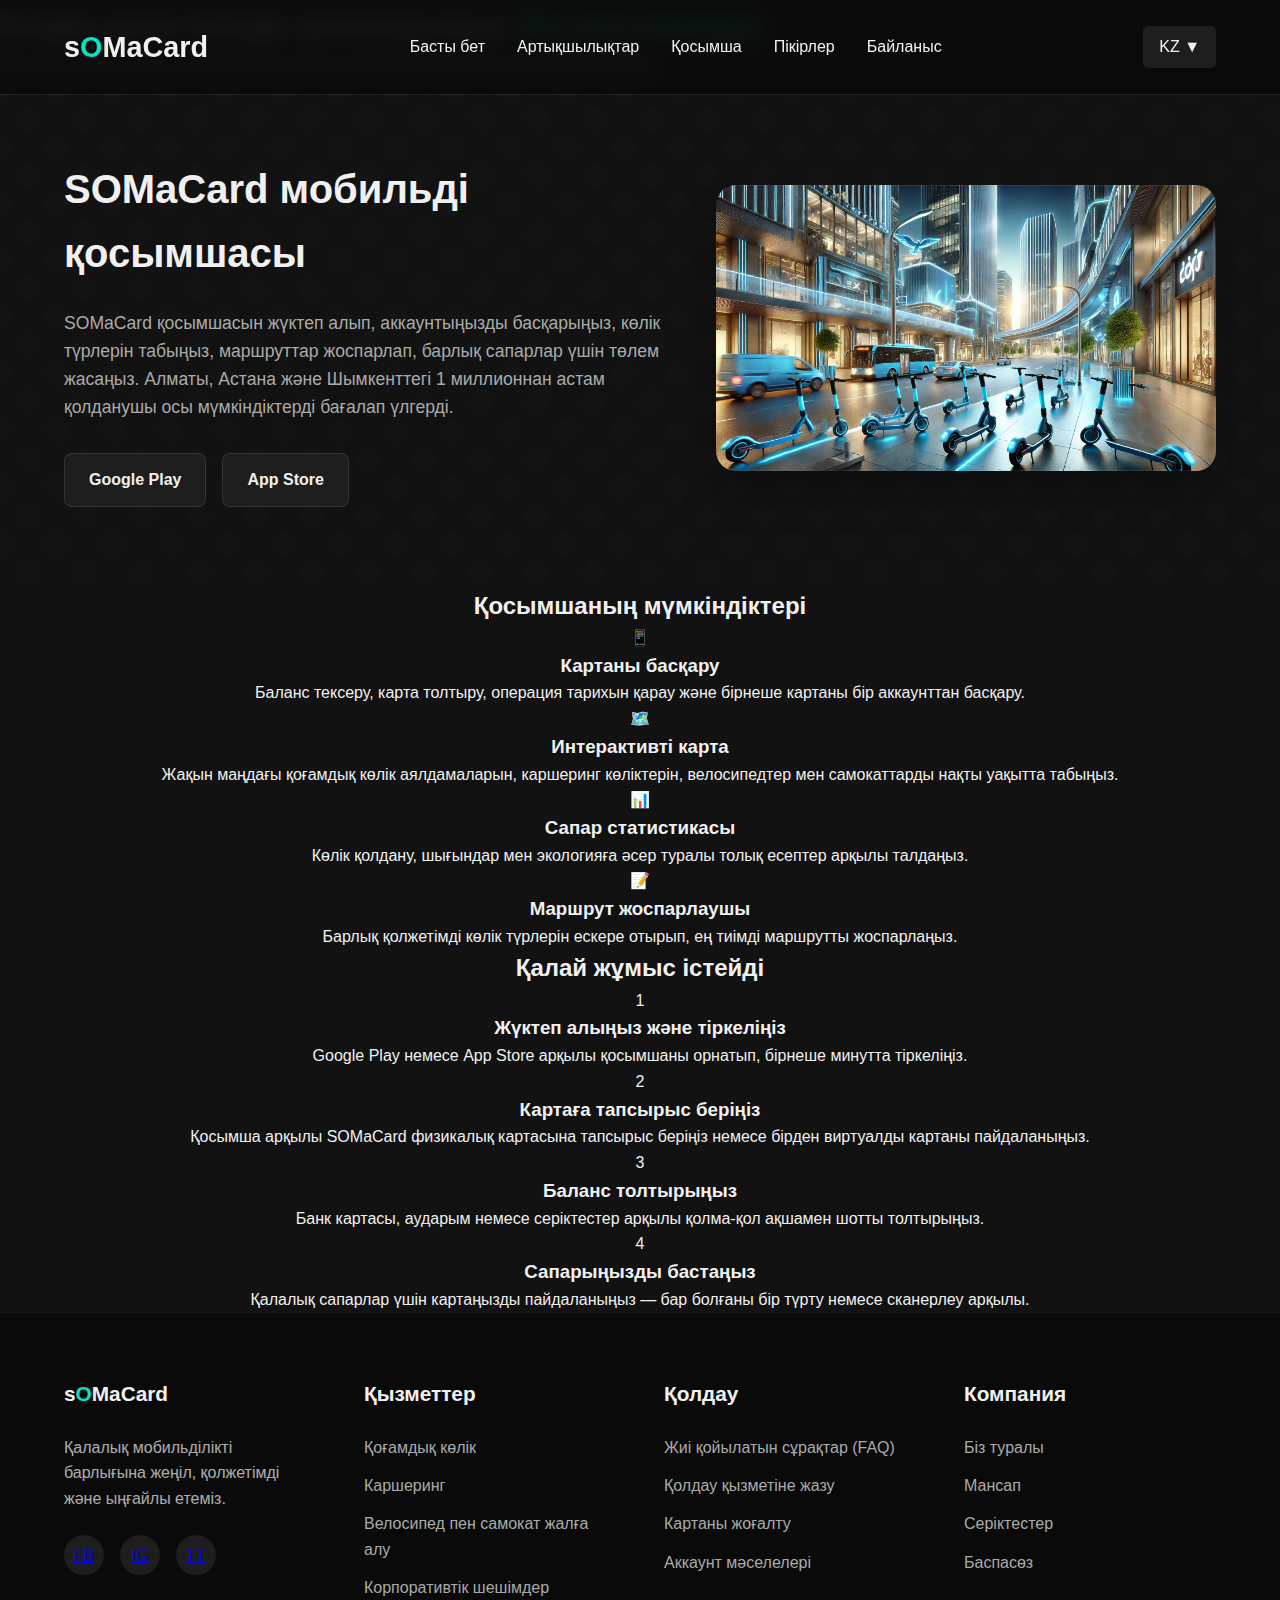
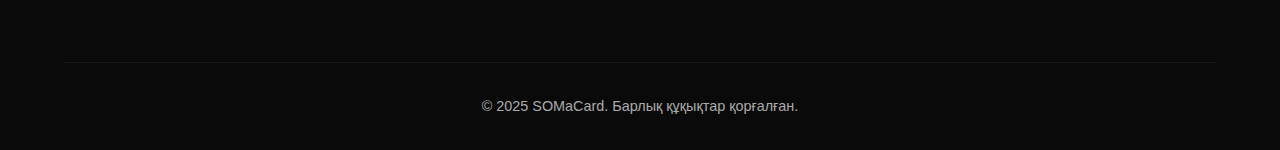
==== commit f7a87ead: "qazaq" ====
--- a/app.html
+++ b/app.html
@@ -50,7 +50,7 @@
             <img src="images/back.webp" alt="SOMaCard мобильді қосымшасының интерфейсі">
         </div>
     </section>
-
+<div class="tutorial-text">
     <section class="app-features">
         <h2>Қосымшаның мүмкіндіктері</h2>
         <div class="app-features-grid">
@@ -80,7 +80,6 @@
     <section class="app-tutorial">
         <h2>Қалай жұмыс істейді</h2>
         <div class="tutorial-steps">
-            <div class="tutorial-step">
                 <div class="step-number">1</div>
                 <h3>Жүктеп алыңыз және тіркеліңіз</h3>
                 <p>Google Play немесе App Store арқылы қосымшаны орнатып, бірнеше минутта тіркеліңіз.</p>
--- a/style.css
+++ b/style.css
@@ -498,4 +498,7 @@
     .floating-card, .app-image img {
         max-width: 100%;
     }
+}
+.tutorial-text{
+    text-align: center;
 }